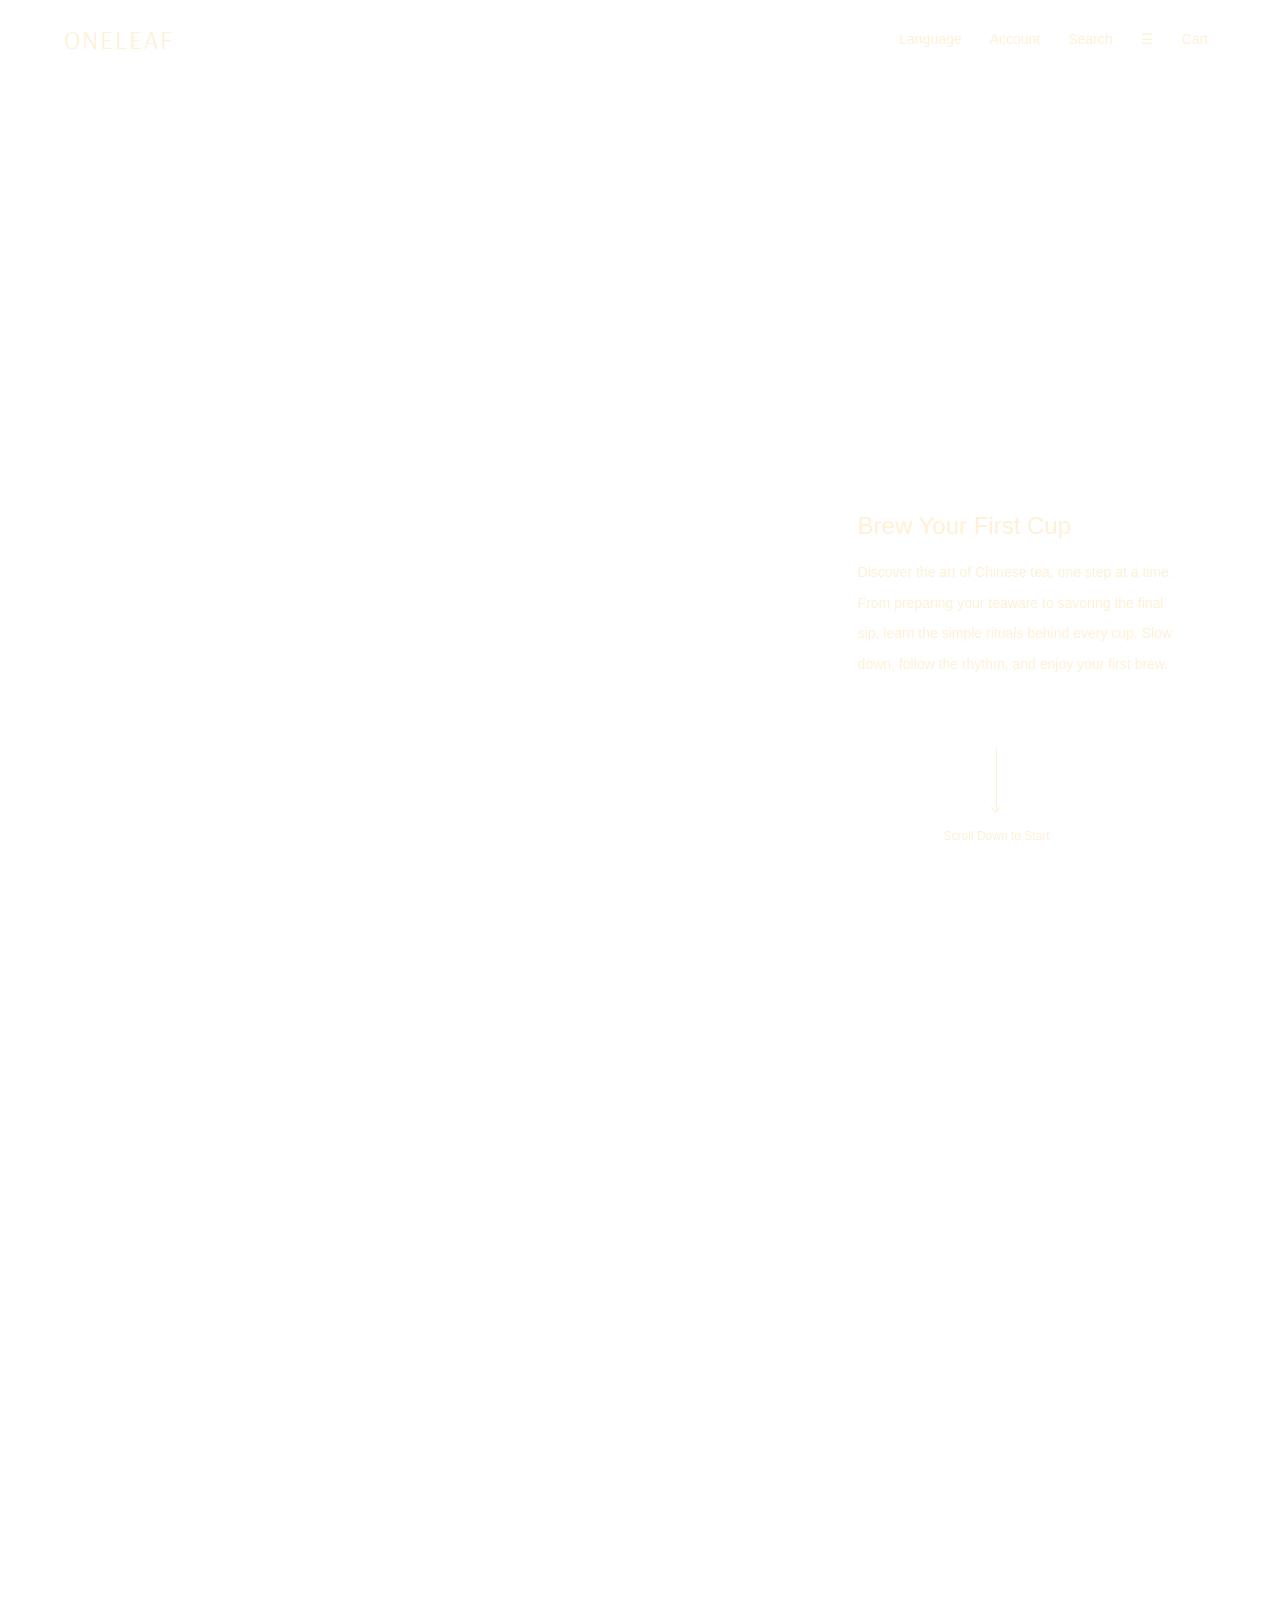
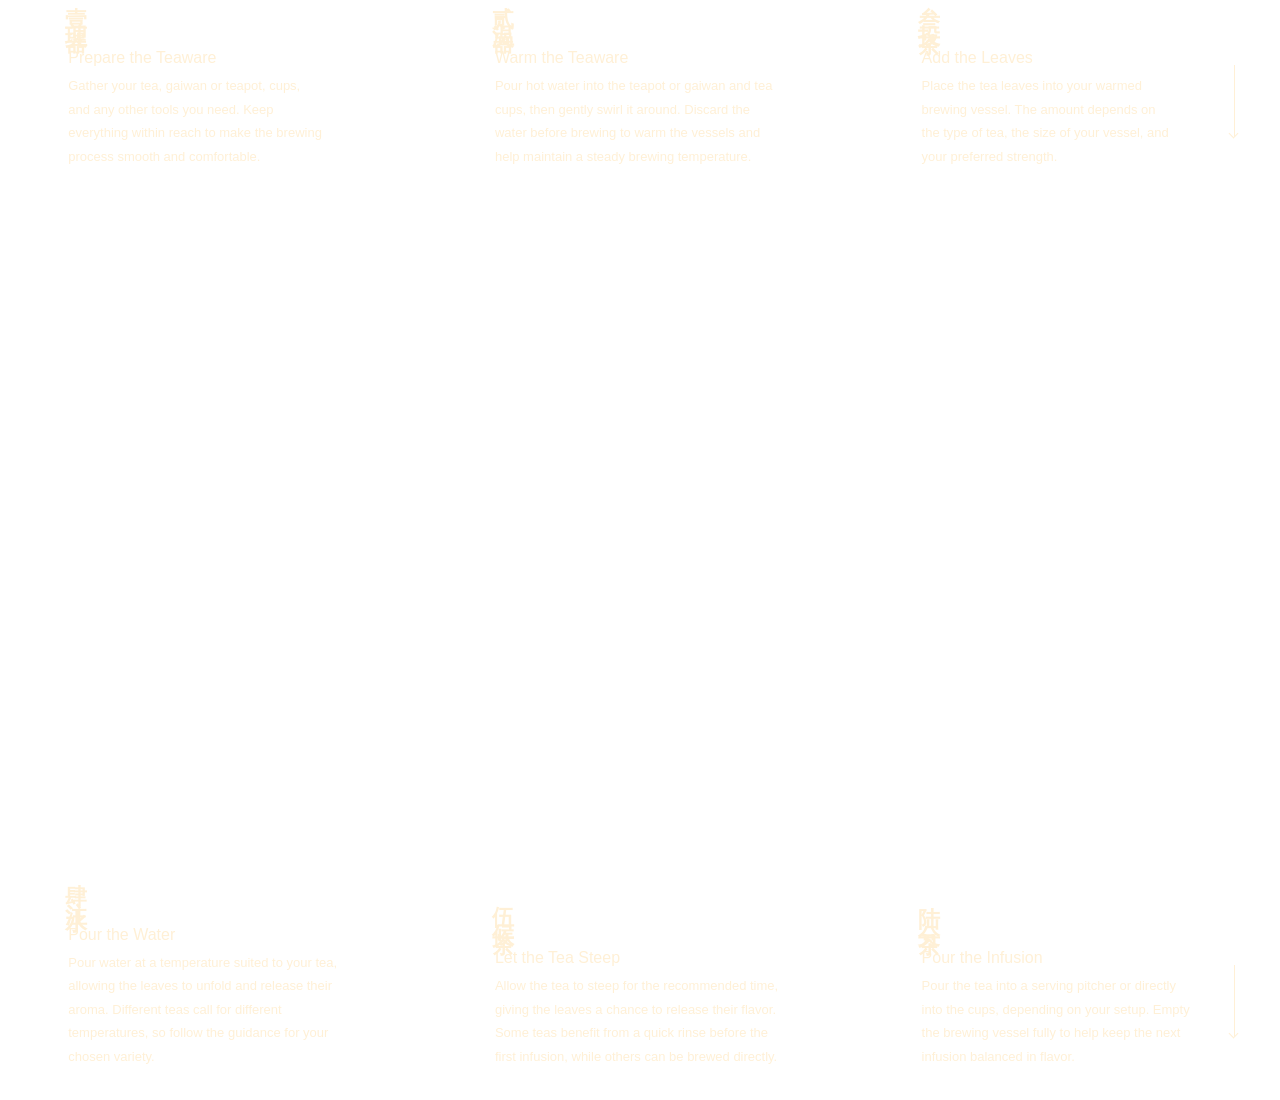
==== brew.html @ 39ab3b87 "Update tea culture website" ====
<!doctype html>
<html lang="en">
  <head>
    <meta charset="UTF-8" />
    <meta name="viewport" content="width=device-width, initial-scale=1.0" />
      <title>Brew Your First Tea</title>
    <link rel="stylesheet" href="style.css">
    <link rel="preconnect" href="https://fonts.googleapis.com">
    <link rel="preconnect" href="https://fonts.gstatic.com" crossorigin>
    <link href="https://fonts.googleapis.com/css2?family=Arsenal+SC&display=swap" rel="stylesheet">
  </head>
  <body>
    <!-- START BELOW -->
    <!-- User Flow: Testimonial quote (reads headline) → CTA button (taps "Discover the Culture") → Feature section  -->
    <!-- HEAD BAR -->
    <header>
      <nav aria-label="Main navigation">
      <!-- LOGO BUTTON-->
      <a class="logo" href="#home">ONELEAF</a>

      <!-- TOOLS -->
      <div class="header-tools">
          <a href="#language">Language</a>
          <a href="#account">Account</a>

      <!-- SEARCH BUTTON-->
      <button type="button" aria-label="Search">
        Search
      </button>

      <!-- HAMBURGER MENU BUTTON -->
      <button
          type="button"
          aria-label="Open menu"
          aria-expanded="false"
        >
          ☰
      </button>

      <!-- SHOPPING CART -->
      <a href="cart.html" aria-label="Shopping cart">
          Cart
      </a>
      </div>
      </nav>
    </header>

    <!-- BREW YOUR FIRST CUP HERO -->
    <main>
      <section class="brew-hero">
        <div class="brew-intro">
        <h1>Brew Your First Cup</h1>

        <p>
          Discover the art of Chinese tea, one step at a time.
          From preparing your teaware to savoring the final sip, 
          learn the simple rituals behind every cup. Slow down, 
          follow the rhythm, and enjoy your first brew.
        </p>
        </div>

        <!-- Scroll Down Indicator -->
        <a class="scroll-link" href="#brewing-steps">
          <span class="scroll-arrow" aria-hidden="true"></span>
          <span class="scroll-text">Scroll Down to Start</span>
        </a>
      </section>

    <!-- BREWING STEPS -->
      <section id="brewing-steps" class="brew-steps">
      <div id="content-container">
    <!-- JavaScript will generate the six steps here -->
      </div>
      </section>
      
    <!-- SECOND PAGE: BREWING STEPS 01–03 -->
      <section class="brew-steps-page" id="brew-steps-1">

      <div id="step-container-1" class="brew-step-container">
      <!-- JavaScript will generate the first three steps here -->
      </div>

    <!-- Scroll to the next group of steps -->
      <a class="next-section-link"
       href="#brew-steps-2"
       aria-label="Scroll to the next three brewing steps">
      <span class="next-section-arrow" aria-hidden="true"></span>
      </a>
      </section>
      
    <!-- SECOND PAGE: BREWING STEPS 04–06 -->
      <section class="brew-steps-page" id="brew-steps-2">
      <div id="step-container-2" class="brew-step-container">

    <!-- JavaScript will generate the last three steps here -->
      </div>
      
    <!-- Scroll to the next section -->
      <a class="next-section-link"
      href="#next-section"
      aria-label="Scroll to the next section">
      <span class="next-section-arrow" aria-hidden="true"></span>
      </a>
      </section>
    </main>
    <script src="script.js"></script>
  </body>
</html>
---- style.css ----
/* === RESET === */
*,
*::before,
*::after {
  margin: 0;
  padding: 0;
  box-sizing: border-box;
}

/* START BELOW */
/* Color palette from the Style Tile */
:root {
  --color-primary: #FFF0D6;
  --color-secondary: #918F37;
  --color-accent: #C74D01;
  --color-gold: #E3A325;
  --color-text: #20161E;

  --space-unit: 8px;
}

/* Basic reset */
* {
  box-sizing: border-box;
}

html {
  scroll-behavior: auto;
}

body {
  margin: 0;
  color: var(--color-text);
  font-family: "Avenir", Arial, sans-serif;
  font-size: 14px;
  line-height: 1.6;
}

/* === HEADBAR === */

header {
  border-bottom: 1px solid var(--color-secondary);
  padding: calc(var(--space-unit) * 2);
}

nav {
  display: flex;
  flex-direction: row;
  align-items: center;
  justify-content: space-between;
  width: 100%;
  padding: 24px 48px;
  box-sizing: border-box;
}

.logo {
  display: inline-block;
  margin-right: calc(var(--space-unit) * 3);
  color: var(--color-primary);
  font-family: "Arsenal SC", sans-serif;
  font-size: 25px;
  font-weight: 400;
  line-height: 1;
  letter-spacing: 2px;
  text-decoration: none;
}

.header-tools {
  display: flex;
  align-items: center;
  justify-content: flex-end;
  gap: 12px;
  margin-left: auto;
}

.header-tools a,
.header-tools button {
  display: inline-flex;
  align-items: center;
  margin: 0;
  padding: var(--space-unit);
  color: var(--color-primary);
  font-family: inherit;
  font-size: 14px;
  text-decoration: none;
}

header nav button {
  border: none;
  background: none;
  padding: 0;
  box-shadow: none;
  font: inherit;
  color: inherit;
  cursor: pointer;
}
header,
header nav {
  border: none;
  border-bottom: none;
  box-shadow: none;
  transform: translateY(-10px);
}

/* Fixed Header */
header {
  position: fixed;
  top: 0;
  left: 0;
  width: 100%;
  z-index: 1000;
  box-sizing: border-box;
}

/* Hero section/Three Columns */
#home {
  display: flex;
  flex-direction: row;
  width: 100%;
  min-height: 100vh;
  padding: 0;
}

/* Each column */
.hero-column {
  flex: 1 1 0;
  min-width: 0;
  min-height: 600px;
  margin: 0;
  padding: 32px 24px;

  display: flex;
  flex-direction: column;
  align-items: center;
  justify-content: center;
  text-align: center;
}

/* Headline font */
.hero-column h1,
.hero-column h2 {
  margin: 0 0 24px;
  font-family: "Zen Old Mincho", "Noto Serif CJK SC", serif;
  font-size: 22px;
  font-weight: 700;
  line-height: 1.6;
}

/* Vertical Chinese headline */
.vertical-headline {
  display: flex;
  flex-direction: row;
  align-items: flex-start;
  color: var(--color-primary);

  writing-mode: horizontal-tb;
  margin: 0 0 24px;
}

.vertical-headline span {
  display: block;
  writing-mode: vertical-rl;
  text-orientation: upright;
  white-space: nowrap;
  letter-spacing: 10px;
}

.vertical-headline span:nth-child(2) {
  margin-top: 100px;
  letter-spacing: 10px;
}

/* Column 1: Move both lines to the right */
.hero-culture .vertical-headline {
  transform: translateX(80px);
}

/* Column 2: Move the headline left and up */
.hero-brew .vertical-headline {
  transform: translate(-80px, -160px);
}

/* Column 3: Move the headline to the left */
.hero-teaset .vertical-headline {
  transform: translateX(-70px);
}

/* CTA */
.hero-column .cta-link {
  display: inline-block;
  position: relative;
  top: 100px;

  margin: 0;
  padding: calc(var(--space-unit) * 2) 0;

  background: none;
  color: var(--color-primary);
  border: none;

  font-family: "Avenir", Arial, sans-serif;
  font-size: 14px;
  text-decoration: underline;
  text-underline-offset: 6px;
}
  

/* BREW YOUR FIRST CUP HERO */
  .brew-hero {
  position: relative;
  min-height: 100vh;
  width: 100%;
  box-sizing: border-box;
  color: var(--color-primary);
}

/* Hero title and description */
  .brew-intro {
  position: absolute;
  width: 25%;
  right: 8%;
  top: 70%;
  transform: translateY(-70%);
  z-index: 2;
}

  .brew-intro h1 {
  margin: 0 0 16px;
  font-family: "Avenir", Arial, sans-serif;
  font-size: 24px;
  font-weight: 500;
  line-height: 1.2;
}

  .brew-intro p {
  margin: 0;
  font-family: "Avenir", Arial, sans-serif;
  font-size: 14px;
  font-weight: 400;
  line-height: 2.2;
}

/* Horizontal arrow across the hero */
  .intro-arrow {
  position: absolute;
  top: 68%;
  left: 0;
  width: 63%;
  height: 5px;
  background-color: var(--color-primary);
}

  .intro-arrow::after {
  content: "";
  position: absolute;
  right: 0;
  top: -4px;
  width: 7px;
  height: px;
  border-top: 1px solid var(--color-primary);
  border-right: 1px solid var(--color-primary);
  transform: rotate(45deg);
}

/* Scroll Down CTA */
  .scroll-link {
  position: absolute;
  right: 18%;
  bottom: 6%;
  display: flex;
  flex-direction: column;
  align-items: center;
  gap: 16px;
  color: var(--color-primary);
  text-decoration: none;
  font-family: "Avenir", Arial, sans-serif;
  font-size: 12px;
}

/* Vertical arrow */
  .scroll-arrow {
  position: relative;
  display: block;
  width: 1px;
  height: 64px;
  background-color: var(--color-primary);
}

  .scroll-arrow::after {
  content: "";
  position: absolute;
  bottom: 0;
  left: -4px;
  width: 7px;
  height: 7px;
  border-right: 1px solid var(--color-primary);
  border-bottom: 1px solid var(--color-primary);
  transform: rotate(45deg);
}

/* Scroll destination */
  #brewing-steps {
  scroll-margin-top: 0;
}

html {
  scroll-behavior: smooth;
}


/* BREWING STEP 01-03 */
.brew-steps-page {
  position: relative;
  width: 100%;
  min-height: 100vh;
  box-sizing: border-box;
  color: var(--color-primary);
}

/* Three-column layout */
.brew-step-container {
  display: grid;
  grid-template-columns: repeat(3, minmax(0, 1fr));
  min-height: 100vh;
}

/* Individual step */
.brew-step {
  position: relative;
  display: flex;
  flex-direction: column;
  justify-content: flex-end;
  align-items: flex-start;
  box-sizing: border-box;
  padding: 32px 16%;
  min-width: 0;
}

/* Vertical Chinese title */
.brew-step .vertical-chinese {
  writing-mode: vertical-rl;
  text-orientation: upright;

  margin: 0 0 24px;
  font-family: "Zen Old Mincho", "Noto Serif CJK SC", serif;
  font-size: 22px;
  font-weight: 700;
  line-height: 1.8;
  letter-spacing: 2px;
  white-space: pre-line;
}

/* Chinese number and title */
.brew-step .vertical-chinese {
  display: flex;
  flex-direction: row;
  align-items: flex-start;
  gap: 16px;
  margin: 0 0 24px;
  font-family: "Zen Old Mincho", "Noto Serif CJK SC", serif;
  font-size: 22px;
  font-weight: 700;
  line-height: 1.8;
  letter-spacing: 2px;
  transform: translateX(-12px);
}

/* Vertical number */
.brew-step .chinese-number {
  writing-mode: vertical-rl;
  text-orientation: upright;
  line-height: 1.8;
}

/* Vertical Chinese title */
.brew-step .chinese-title {
  writing-mode: vertical-rl;
  text-orientation: upright;
  line-height: 1.8;
  letter-spacing: 8px;
}

/* English step title */
.brew-step h3 {
  margin: 0 0 5px;
  font-family: "Avenir", Arial, sans-serif;
  font-size: 16px;
  font-weight: 500;
  line-height: 1.4;
}

/* Step description */
.brew-step p {
  max-width: 280px;
  margin: 0;
  font-family: "Avenir", Arial, sans-serif;
  font-size: 13px;
  line-height: 1.8;
}

/* First group: Steps 01–03 */
.brew-step:nth-child(1) p {
  max-width: 255px;
}

.brew-step:nth-child(3) p {
  max-width: 250px;
}

/* Second group: Steps 04–06 */
#step-container-2 .brew-step:nth-child(1) p {
  max-width: 310px;
}

#step-container-2 .brew-step:nth-child(2) p {
  max-width: 300px;
}

#step-container-2 .brew-step:nth-child(3) p {
  max-width: 270px;
}


/* Arrow on the far right */
.next-section-link {
  position: absolute;
  right: 3.5%;
  bottom: 7%;
  display: block;
  width: 1px;
  height: 72px;
  background-color: var(--color-primary);
  color: var(--color-primary);
  text-decoration: none;
}

.next-section-arrow {
  position: absolute;
  bottom: 0;
  left: -4px;
  width: 7px;
  height: 7px;
  border-right: 1px solid currentColor;
  border-bottom: 1px solid currentColor;
  transform: rotate(45deg);
}
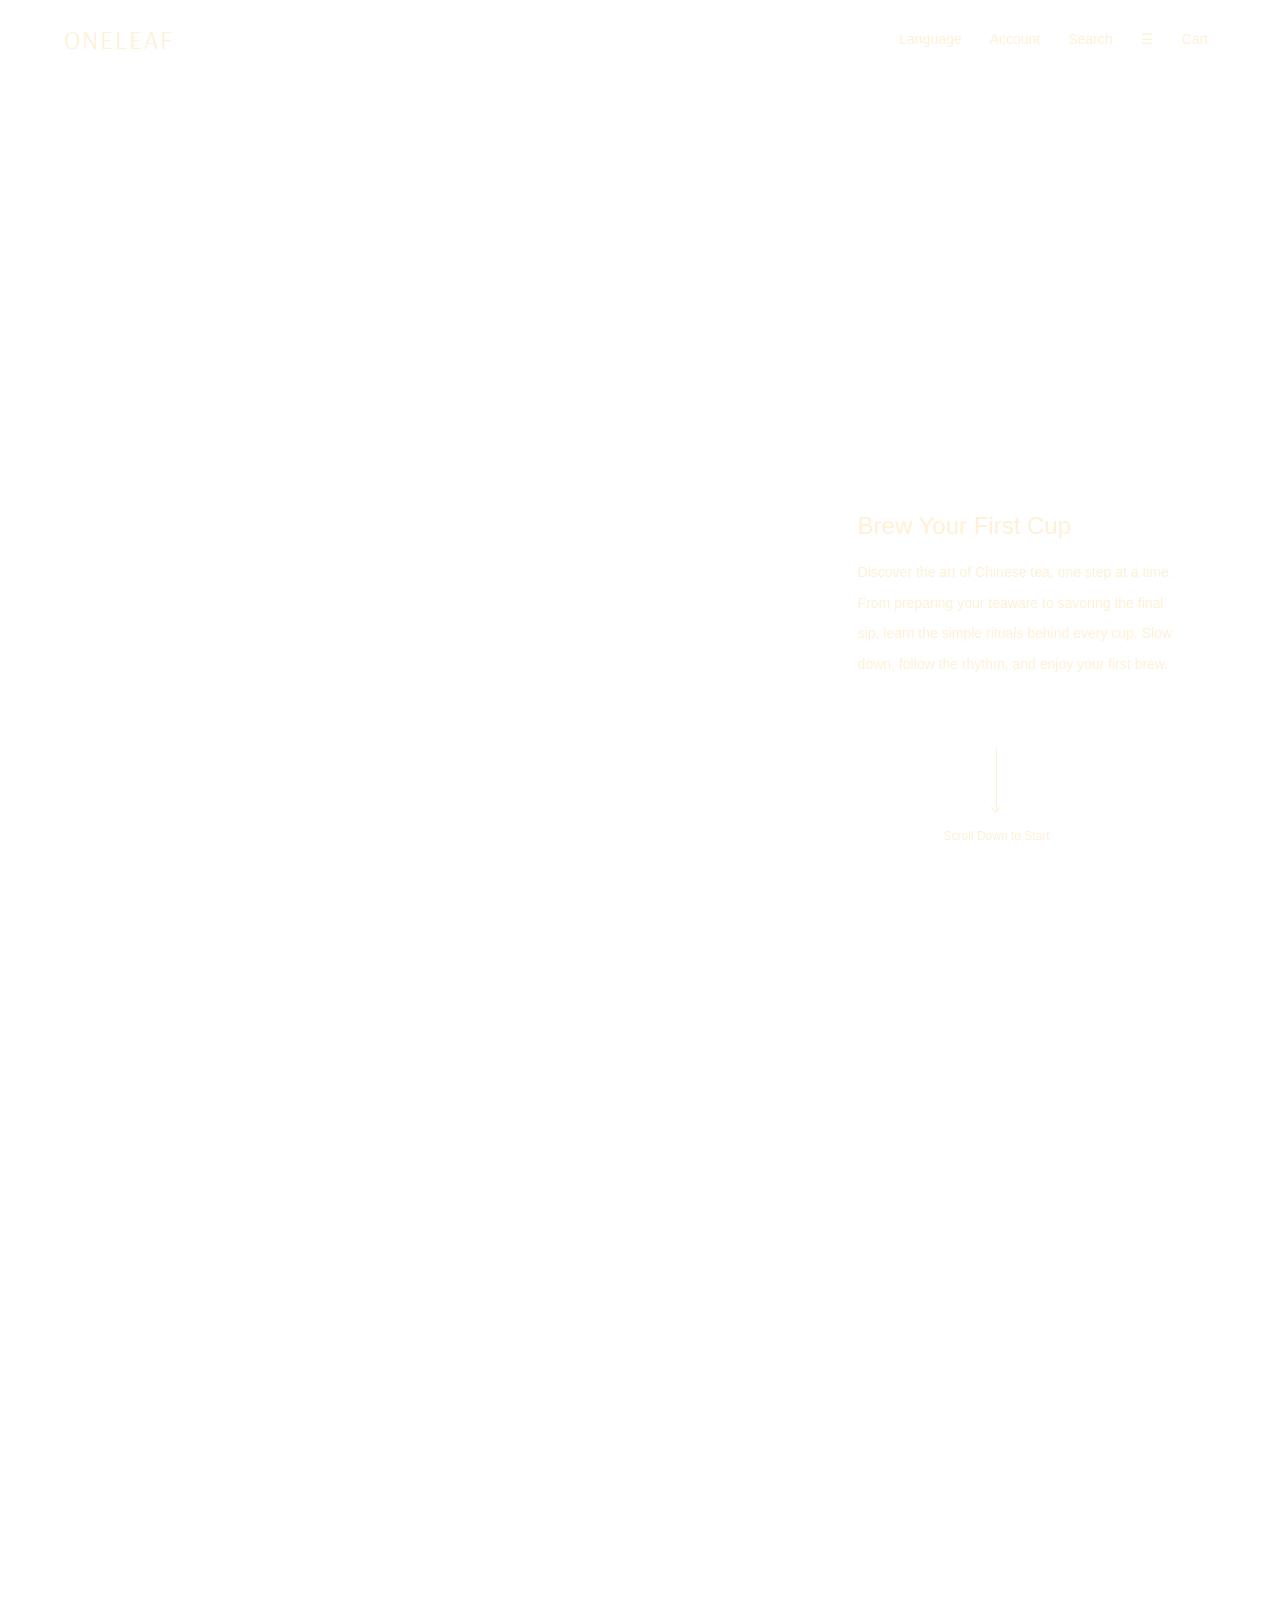
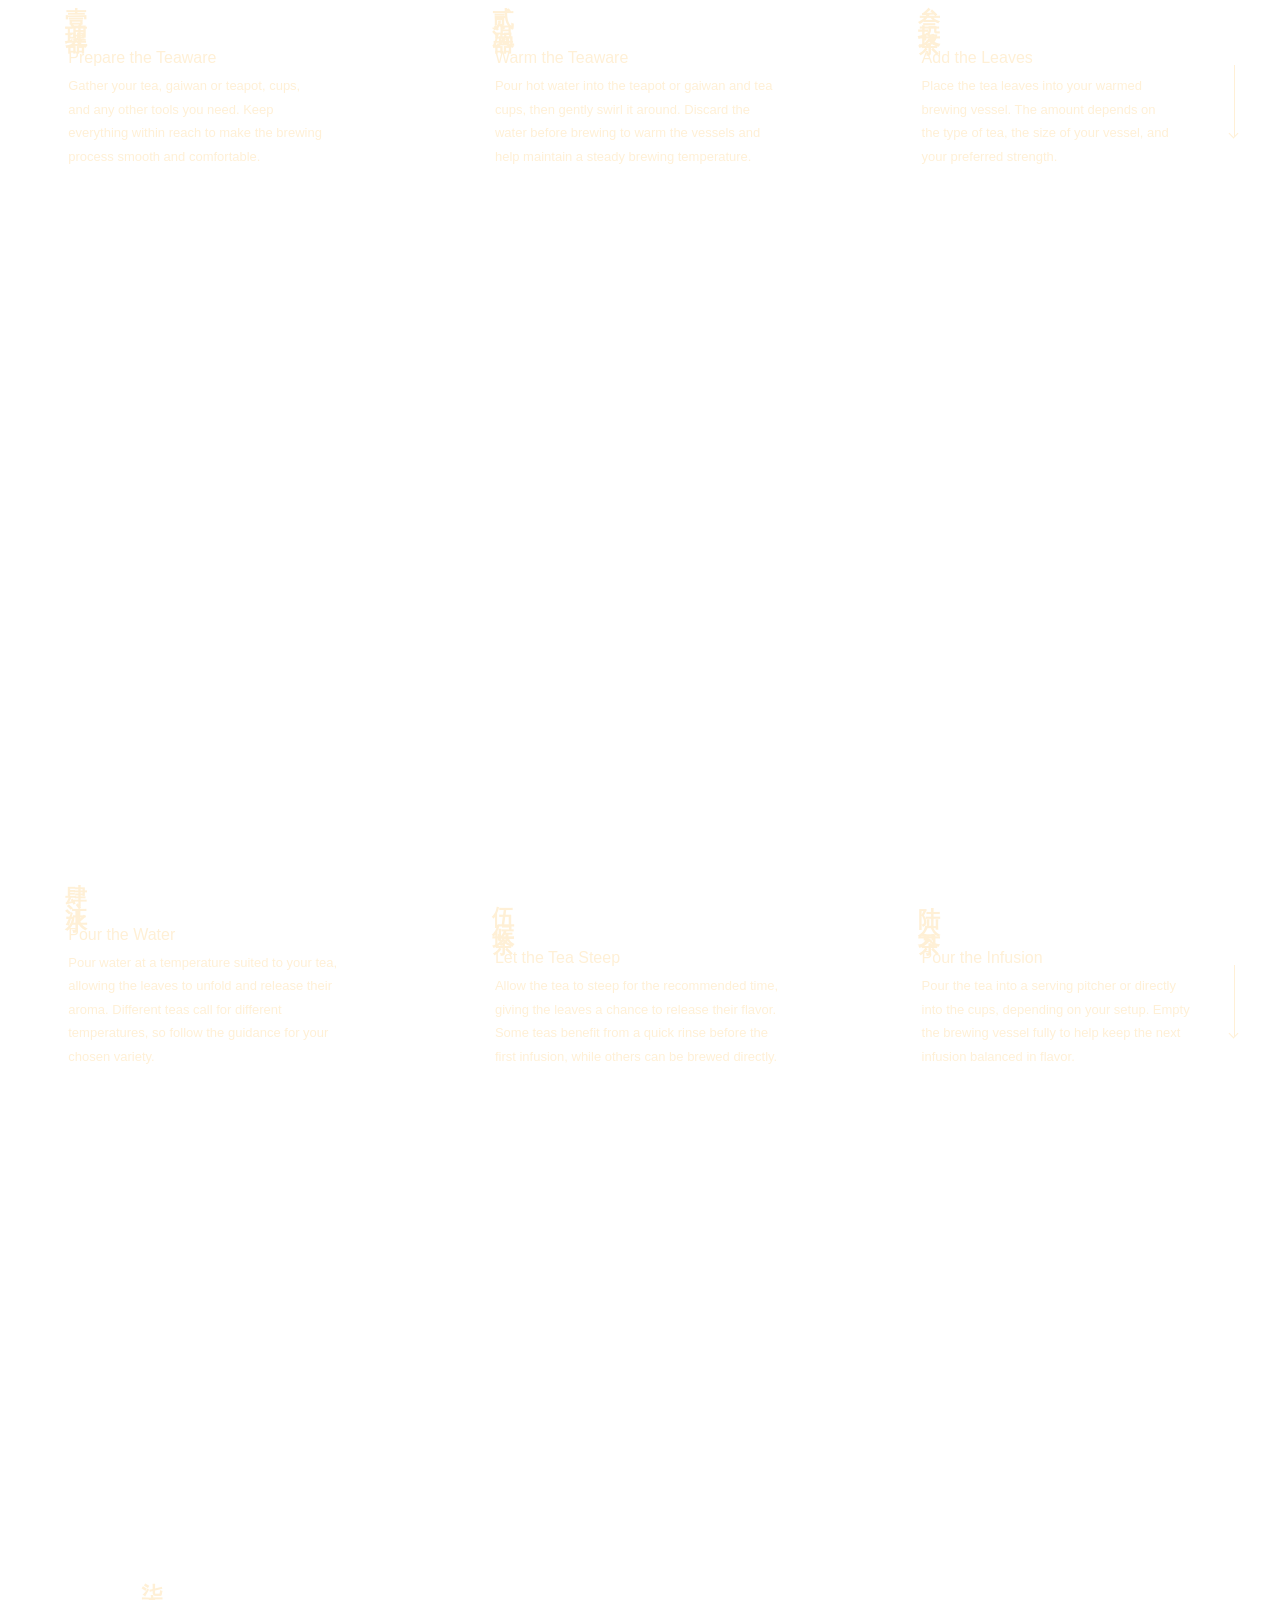
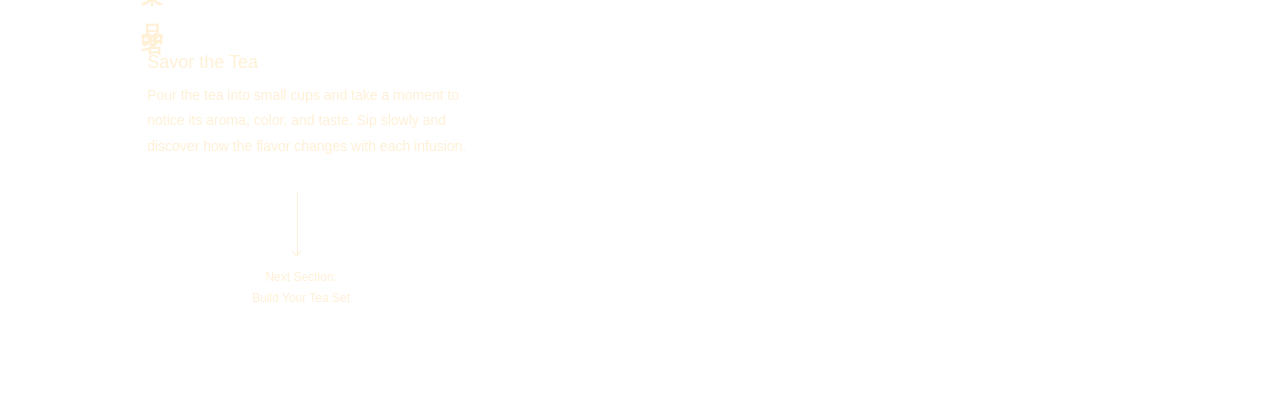
==== commit 22a25b97: "Update tea culture website" ====
--- a/brew.html
+++ b/brew.html
@@ -13,37 +13,37 @@
     <!-- START BELOW -->
     <!-- User Flow: Testimonial quote (reads headline) → CTA button (taps "Discover the Culture") → Feature section  -->
     <!-- HEAD BAR -->
-    <header>
-      <nav aria-label="Main navigation">
-      <!-- LOGO BUTTON-->
-      <a class="logo" href="#home">ONELEAF</a>
+  <header>
+    <nav aria-label="Main navigation">
 
-      <!-- TOOLS -->
+    <!-- LOGO -->
+    <a class="logo" href="#home">ONELEAF</a>
+
+    <!-- TOOLS -->
       <div class="header-tools">
-          <a href="#language">Language</a>
-          <a href="#account">Account</a>
+        <span>Language</span>
+        <span>Account</span>
 
-      <!-- SEARCH BUTTON-->
+      <!-- SEARCH BUTTON -->
       <button type="button" aria-label="Search">
         Search
       </button>
 
       <!-- HAMBURGER MENU BUTTON -->
       <button
-          type="button"
-          aria-label="Open menu"
-          aria-expanded="false"
-        >
-          ☰
+        type="button"
+        aria-label="Open menu"
+        aria-expanded="false"
+      >
+        ☰
       </button>
 
       <!-- SHOPPING CART -->
-      <a href="cart.html" aria-label="Shopping cart">
-          Cart
-      </a>
+      <span aria-label="Shopping cart">Cart</span>
       </div>
-      </nav>
-    </header>
+
+    </nav>
+  </header>
 
     <!-- BREW YOUR FIRST CUP HERO -->
     <main>
@@ -64,13 +64,6 @@
           <span class="scroll-arrow" aria-hidden="true"></span>
           <span class="scroll-text">Scroll Down to Start</span>
         </a>
-      </section>
-
-    <!-- BREWING STEPS -->
-      <section id="brewing-steps" class="brew-steps">
-      <div id="content-container">
-    <!-- JavaScript will generate the six steps here -->
-      </div>
       </section>
       
     <!-- SECOND PAGE: BREWING STEPS 01–03 -->
@@ -102,6 +95,39 @@
       <span class="next-section-arrow" aria-hidden="true"></span>
       </a>
       </section>
+    
+      <!-- FINAL STEP -->
+      <div class="brew-ending" id="next-section">
+
+      <!-- Closing Content -->
+      <div class="brew-ending-content">
+
+      <!-- Vertical Chinese Headline -->
+      <h2 class="ending-chinese">
+        <span>柒</span>
+        <span>品茗</span>
+      </h2>
+
+      <!-- English Title -->
+      <h3>Savor the Tea</h3>
+
+      <!-- Description -->
+      <p>
+        Pour the tea into small cups and take a moment to
+        notice its aroma, color, and taste. Sip slowly and
+        discover how the flavor changes with each infusion.
+      </p>
+
+     <!-- Next Section Indicator -->
+      <div class="ending-next">
+      <div class="ending-next-arrow" aria-hidden="true"></div>
+      <p>
+         Next Section:<br>
+         Build Your Tea Set
+      </p>
+      </div>
+      </div>
+      </section>
     </main>
     <script src="script.js"></script>
   </body>
--- a/style.css
+++ b/style.css
@@ -74,6 +74,7 @@
 }
 
 .header-tools a,
+.header-tools span,
 .header-tools button {
   display: inline-flex;
   align-items: center;
@@ -82,6 +83,8 @@
   color: var(--color-primary);
   font-family: inherit;
   font-size: 14px;
+  font-weight: 400;
+  line-height: inherit;
   text-decoration: none;
 }
 
@@ -112,13 +115,14 @@
   box-sizing: border-box;
 }
 
-/* Hero section/Three Columns */
+/* Hero section/Three Columns/ Grid System */
 #home {
-  display: flex;
-  flex-direction: row;
+  display: grid;
+  grid-template-columns: repeat(3, 1fr);
   width: 100%;
   min-height: 100vh;
   padding: 0;
+  transform: translateY(80px);
 }
 
 /* Each column */
@@ -445,4 +449,121 @@
   transform: rotate(45deg);
 }
 
-
+/* FINAL SECTION: Savor the Tea */
+
+.brew-ending {
+  position: relative;
+  width: 100%;
+  min-height: 100vh;
+  box-sizing: border-box;
+  color: var(--color-primary);
+}
+
+/* Keep the section background and viewport in place */
+.brew-ending-stage {
+  position: sticky;
+  top: 0;
+  width: 100%;
+  height: 100vh;
+  overflow: hidden;
+}
+
+/* Closing content */
+.brew-ending-content {
+  position: absolute;
+  left: 11.5%;
+  bottom: 10%;
+  width: 360px;
+  max-width: 40%;
+}
+
+/* Vertical Chinese headline */
+.ending-chinese {
+  writing-mode: vertical-rl;
+  text-orientation: upright;
+  white-space: nowrap;
+
+  margin: 0 0 28px;
+
+  font-family: "Zen Old Mincho", "Noto Serif CJK SC", serif;
+  font-size: 22px;
+  font-weight: 700;
+  line-height: 1.6;
+  letter-spacing: 8px;
+  color: inherit;
+  transform: translateX(-12px)
+}
+
+/* English title */
+.brew-ending-content h3 {
+  margin: 0 0 8px;
+  font-family: "Avenir", Arial, sans-serif;
+  font-size: 18px;
+  font-weight: 500;
+  line-height: 1.4;
+}
+
+/* Description */
+.brew-ending-content p {
+  max-width: 340px;
+  margin: 0;
+  font-family: "Avenir", Arial, sans-serif;
+  font-size: 14px;
+  line-height: 1.8;
+}
+
+/* Next Section Indicator */
+.ending-next {
+  display: flex;
+  flex-direction: column;
+  align-items: flex-start;
+  gap: 12px;
+  margin-top: 32px;
+  color: inherit;
+  text-align: left;
+}
+
+/* Vertical Down Arrow */
+.ending-next-arrow {
+  position: relative;
+  width: 1px;
+  height: 48px;
+  display: block;
+  height: 64px;
+  background-color: var(--color-primary);
+  transform: translateX(150px)
+}
+
+.ending-next-arrow::after {
+  content: "";
+  position: absolute;
+  bottom: 0;
+  left: -4px;
+
+  width: 7px;
+  height: 7px;
+
+  border-right: 1px solid currentColor;
+  border-bottom: 1px solid currentColor;
+
+  transform: rotate(45deg);
+}
+
+/* Next Section Text */
+.ending-next p {
+  margin: 0;
+  text-align: center;
+  font-family: "Avenir", Arial, sans-serif;
+  font-size: 12px;
+  line-height: 1.8;
+  transform: translateX(105px)
+}
+
+/* Responsive Layout: Mobile */
+@media screen and (max-width: 768px) {
+
+  .brew-step-container {
+    grid-template-columns: 1fr;
+  }
+
+}
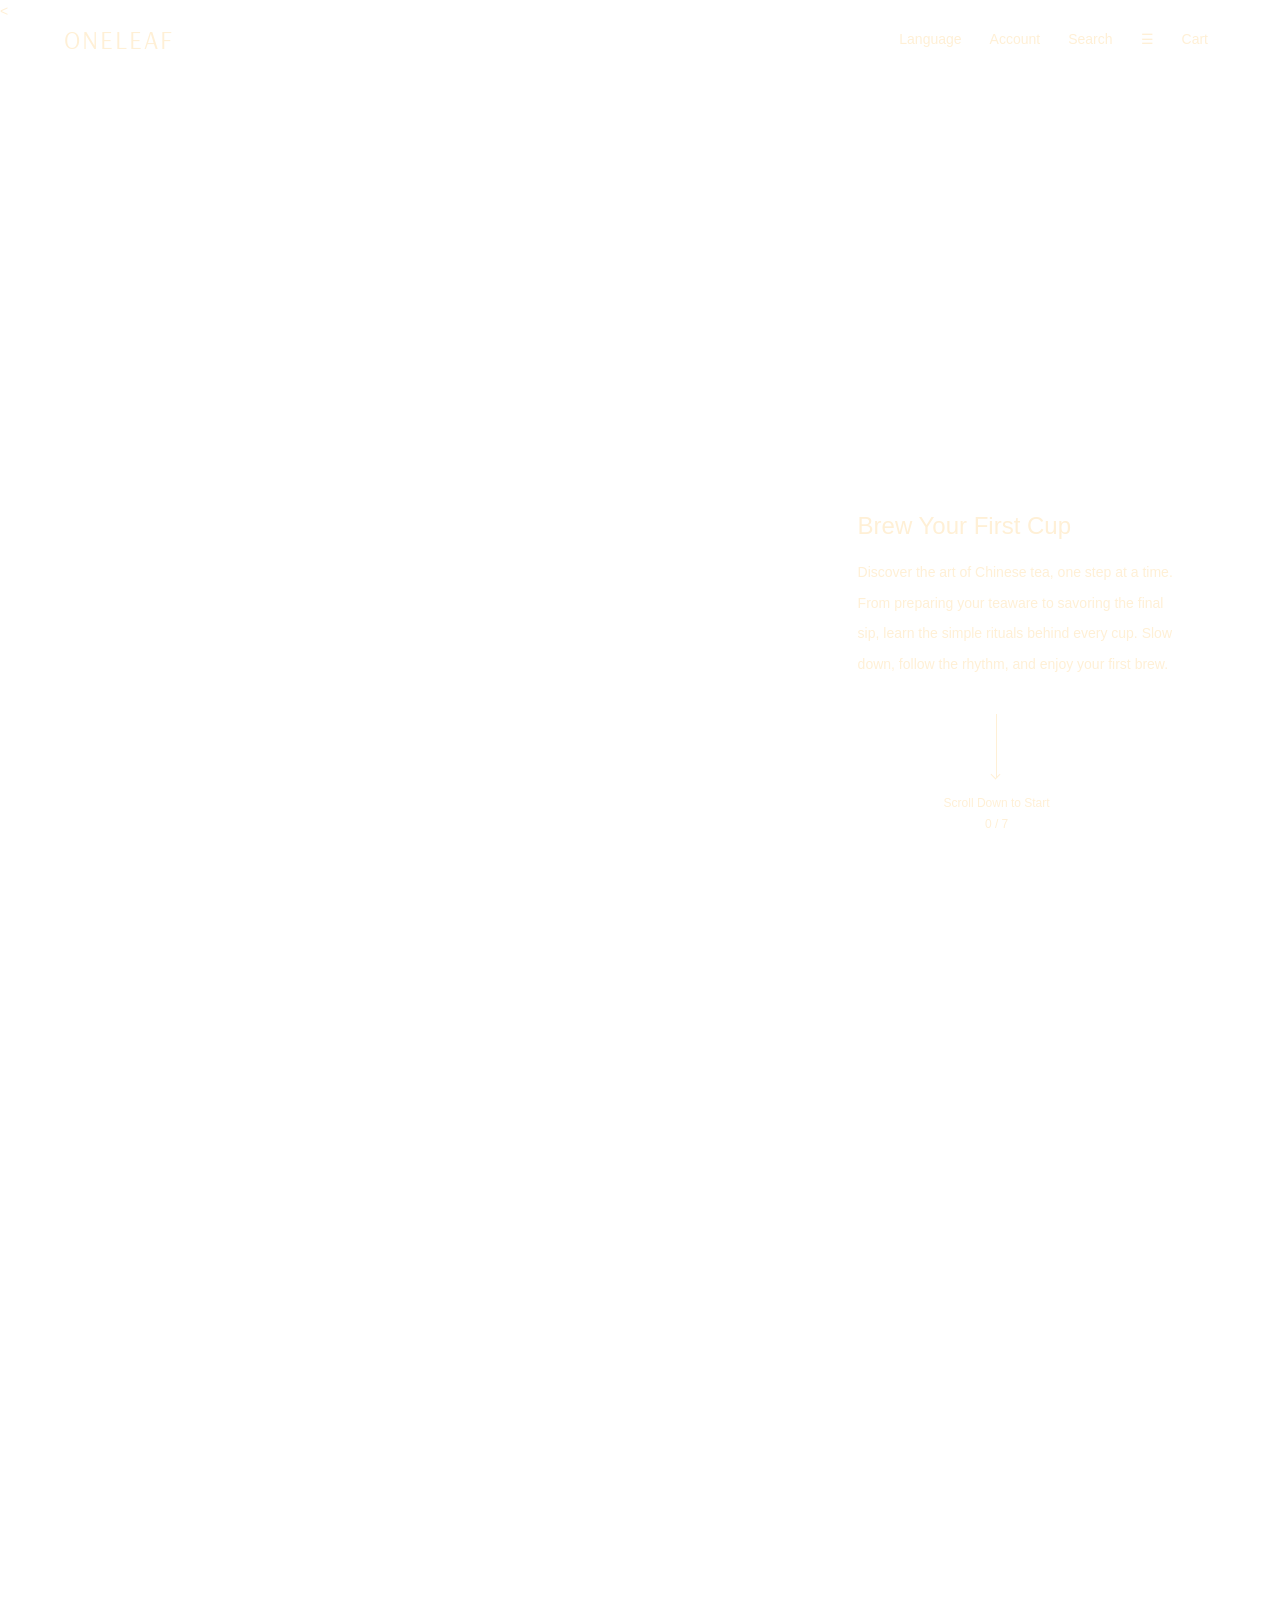
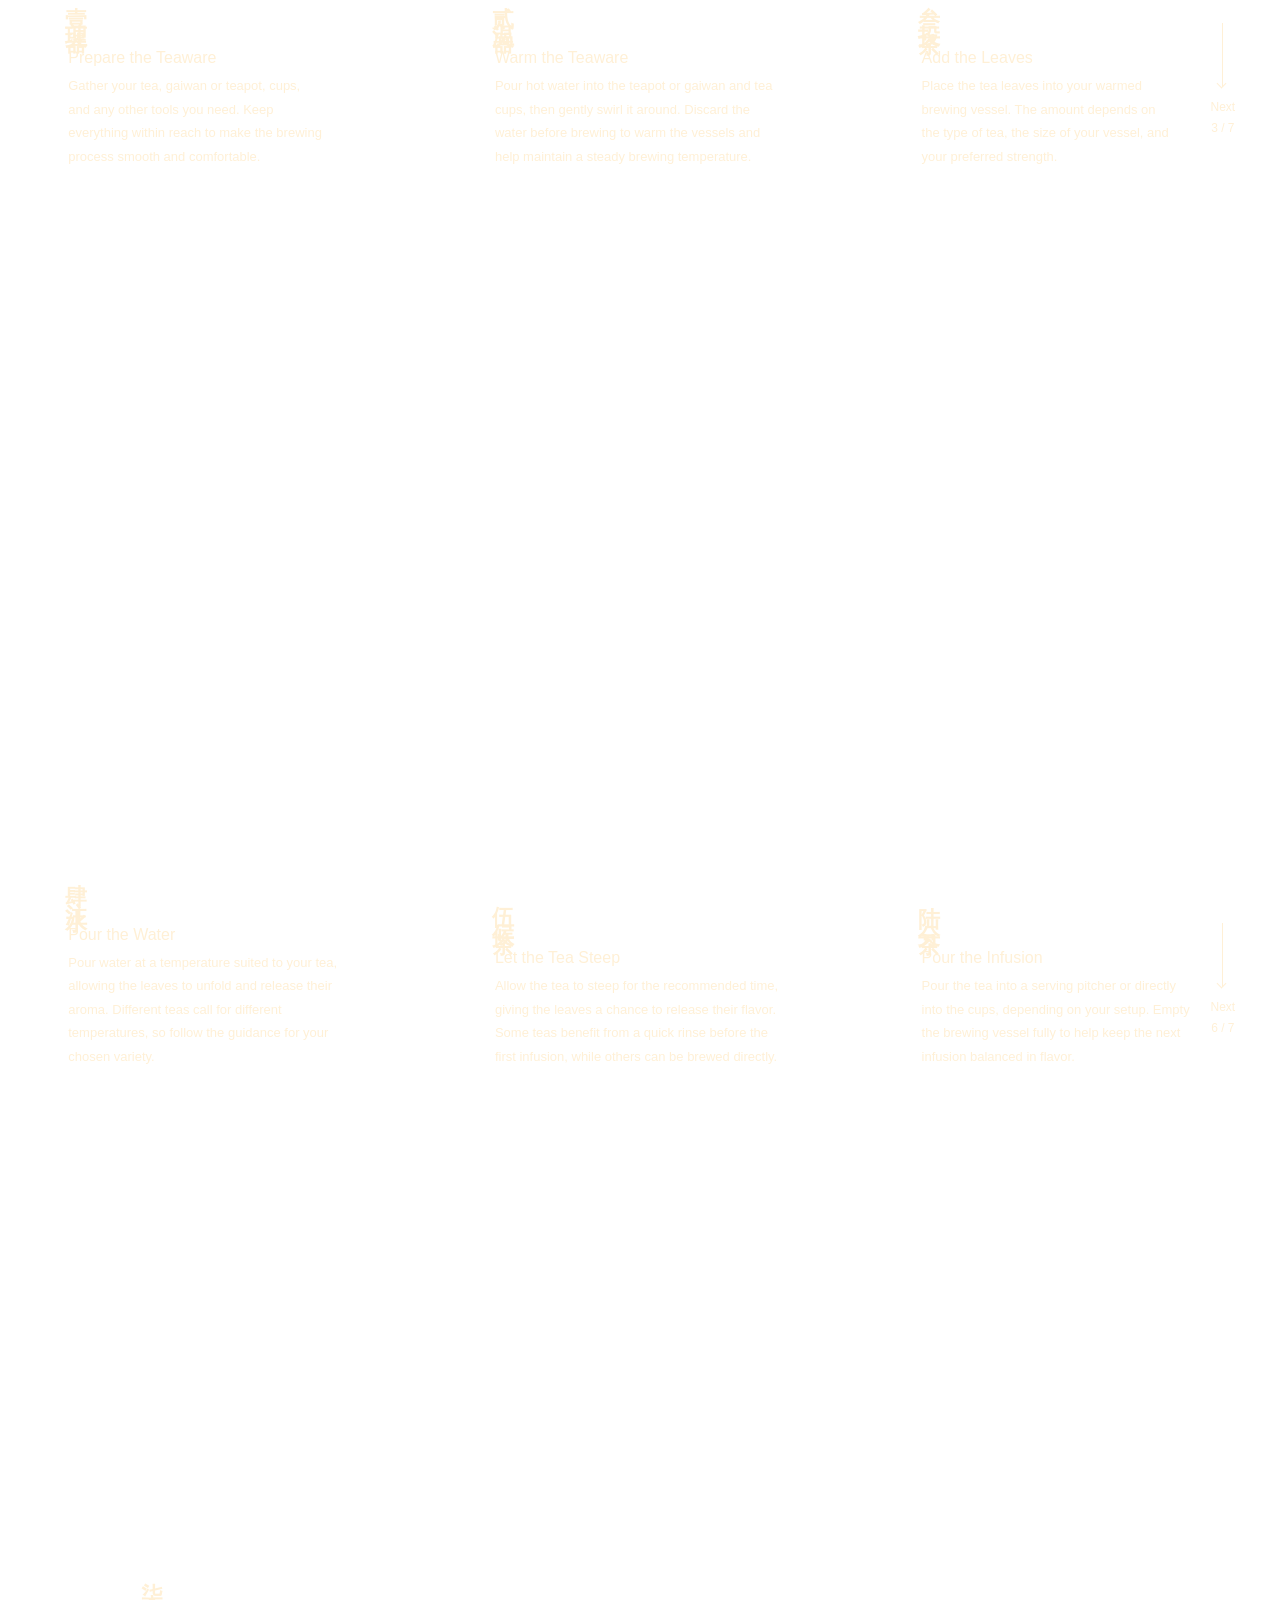
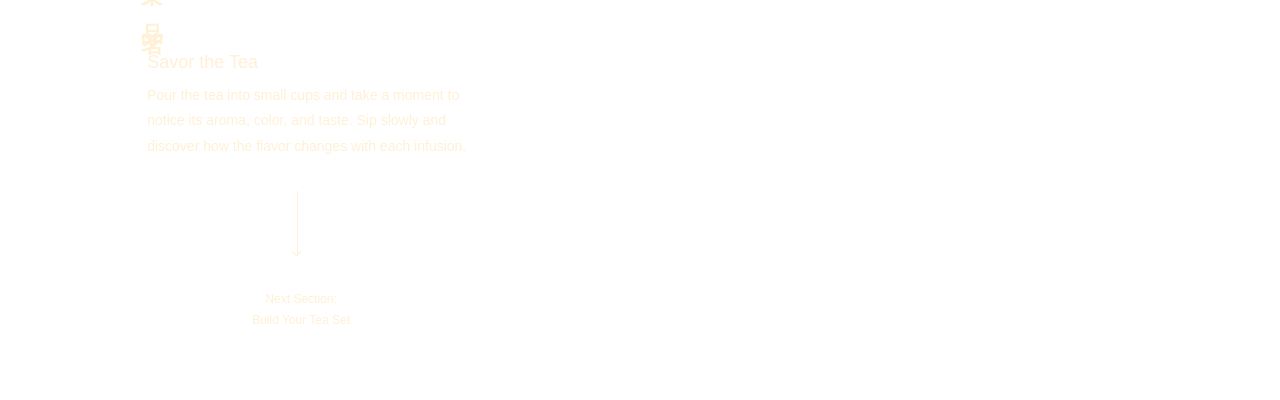
==== commit 155501c9: "Add progress count to checklist Implement progress tracking Adjust brewing page layout Fix navigatio" ====
--- a/brew.html
+++ b/brew.html
@@ -60,47 +60,70 @@
         </div>
 
         <!-- Scroll Down Indicator -->
-        <a class="scroll-link" href="#brewing-steps">
-          <span class="scroll-arrow" aria-hidden="true"></span>
-          <span class="scroll-text">Scroll Down to Start</span>
+        <<a class="scroll-link" href="#brew-steps-1" id="start-brewing">
+           <span class="scroll-arrow" aria-hidden="true"></span>
+           <span class="scroll-text">Scroll Down to Start</span>
+           <span class="progress-count" id="progress-1">
+            0 / 7
+          </span>
         </a>
       </section>
       
     <!-- SECOND PAGE: BREWING STEPS 01–03 -->
       <section class="brew-steps-page" id="brew-steps-1">
 
-      <div id="step-container-1" class="brew-step-container">
-      <!-- JavaScript will generate the first three steps here -->
-      </div>
+    <!-- JavaScript will generate steps 01-03 here -->
+      <div id="step-container-1" class="brew-step-container"></div>
 
-    <!-- Scroll to the next group of steps -->
+      <!-- Scroll to the next group of steps -->
       <a class="next-section-link"
        href="#brew-steps-2"
+       id="next-group-1"
        aria-label="Scroll to the next three brewing steps">
       <span class="next-section-arrow" aria-hidden="true"></span>
+      <span class="next-progress">
+      <span class="next-label">Next</span>
+      <span class="progress-count" id="progress-2">3 / 7</span>
+      </span>
+      
       </a>
       </section>
       
     <!-- SECOND PAGE: BREWING STEPS 04–06 -->
       <section class="brew-steps-page" id="brew-steps-2">
-      <div id="step-container-2" class="brew-step-container">
 
     <!-- JavaScript will generate the last three steps here -->
-      </div>
+      <div id="step-container-2" class="brew-step-container"></div>
       
     <!-- Scroll to the next section -->
       <a class="next-section-link"
-      href="#next-section"
-      aria-label="Scroll to the next section">
-      <span class="next-section-arrow" aria-hidden="true"></span>
+        href="#next-section"
+        id="next-group-2"
+        aria-label="Continue to the final brewing step">
+
+        <span class="next-section-arrow" aria-hidden="true"></span>
+        <span class="next-progress">
+        <span class="next-label">Next</span>
+        <span class="progress-count" id="progress-3">6 / 7</span>
+        </span>
       </a>
       </section>
-    
-      <!-- FINAL STEP -->
-      <div class="brew-ending" id="next-section">
+       
+
+      <!-- LAST PAGE: BREWING STEP 07-->
+      <section class="brew-ending" id="next-section">
 
       <!-- Closing Content -->
       <div class="brew-ending-content">
+
+     
+      <!-- Completion Message -->
+      <div class="ending-completion" id="ending-completion" hidden>
+      <h2 class="ending-message" id="ending-message">
+         Enjoy Your Tea!
+      </h2>
+      <p class="progress-count" id="progress-4">7 / 7</p>
+    </div>
 
       <!-- Vertical Chinese Headline -->
       <h2 class="ending-chinese">
@@ -126,9 +149,11 @@
          Build Your Tea Set
       </p>
       </div>
+
       </div>
       </section>
+      
     </main>
     <script src="script.js"></script>
   </body>
-</html>+</html>
--- a/style.css
+++ b/style.css
@@ -24,10 +24,6 @@
   box-sizing: border-box;
 }
 
-html {
-  scroll-behavior: auto;
-}
-
 body {
   margin: 0;
   color: var(--color-text);
@@ -279,6 +275,20 @@
   text-decoration: none;
   font-family: "Avenir", Arial, sans-serif;
   font-size: 12px;
+}
+
+/* Initial Progress */
+.progress-count {
+  display: block;
+  font-family: "Avenir", Arial, sans-serif;
+  font-size: 12px;
+  line-height: 1.4;
+  color: inherit;
+}
+
+/* Move only the  0 / 7 of the first page upward */
+#progress-1 {
+  transform: translateY(-13px);
 }
 
 /* Vertical arrow */
@@ -425,31 +435,69 @@
 }
 
 
-/* Arrow on the far right */
+/* Arrow and Progress on the far right */
 .next-section-link {
   position: absolute;
   right: 3.5%;
   bottom: 7%;
+
+  display: flex;
+  flex-direction: column;
+  align-items: center;
+  gap: 12px;
+
+  width: auto;
+  height: auto;
+
+  color: var(--color-primary);
+  text-decoration: none;
+}
+
+/* Vertical Arrow Line */
+.next-section-arrow {
+  position: relative;
   display: block;
+
   width: 1px;
-  height: 72px;
+  height: 64px;
+
   background-color: var(--color-primary);
-  color: var(--color-primary);
-  text-decoration: none;
-}
-
-.next-section-arrow {
+}
+
+/* Arrow Head */
+.next-section-arrow::after {
+  content: "";
   position: absolute;
   bottom: 0;
   left: -4px;
+
   width: 7px;
   height: 7px;
+
   border-right: 1px solid currentColor;
   border-bottom: 1px solid currentColor;
+
   transform: rotate(45deg);
 }
 
-/* FINAL SECTION: Savor the Tea */
+/* Next and Progress Text */
+.next-progress {
+  display: flex;
+  flex-direction: column;
+  align-items: center;
+  gap: 4px;
+
+  font-family: "Avenir", Arial, sans-serif;
+  font-size: 12px;
+  line-height: 1.4;
+  text-align: center;
+}
+
+.next-label {
+  display: block;
+}
+
+/* FINAL STEP: Savor the Tea */
 
 .brew-ending {
   position: relative;
@@ -477,6 +525,53 @@
   max-width: 40%;
 }
 
+/* Completion Message */
+.ending-message {
+  margin: 0 0 24px;
+
+  font-family: "Avenir", Arial, sans-serif;
+  font-size: 12px;
+  font-weight: 400;
+  line-height: 1.4;
+
+  color: var(--color-primary);
+}
+
+/* Completion Message and Progress */
+.ending-completion {
+  display: flex;
+  flex-direction: column;
+  align-items: flex-start;
+  gap: 8px;
+  text-align: center;
+  transform: translate(110px, 412px);
+}
+
+.ending-completion .ending-message {
+  position: relative;
+  top: 0px; 
+  left: 20px;
+  margin: 0;
+  text-align: center;
+}
+
+.ending-completion .progress-count {
+  position: relative;
+  top: -25px;
+  left: -15px;
+  margin: 0;
+  font-size: 12px;
+  line-height: 1.4;
+  max-width: none;
+  text-align: center;
+}
+
+
+/* Keep the completion message hidden until all steps are completed */
+.ending-completion[hidden] {
+  display: none;
+}
+
 /* Vertical Chinese headline */
 .ending-chinese {
   writing-mode: vertical-rl;
@@ -556,7 +651,7 @@
   font-family: "Avenir", Arial, sans-serif;
   font-size: 12px;
   line-height: 1.8;
-  transform: translateX(105px)
+  transform: translate(105px, 22px)
 }
 
 /* Responsive Layout: Mobile */
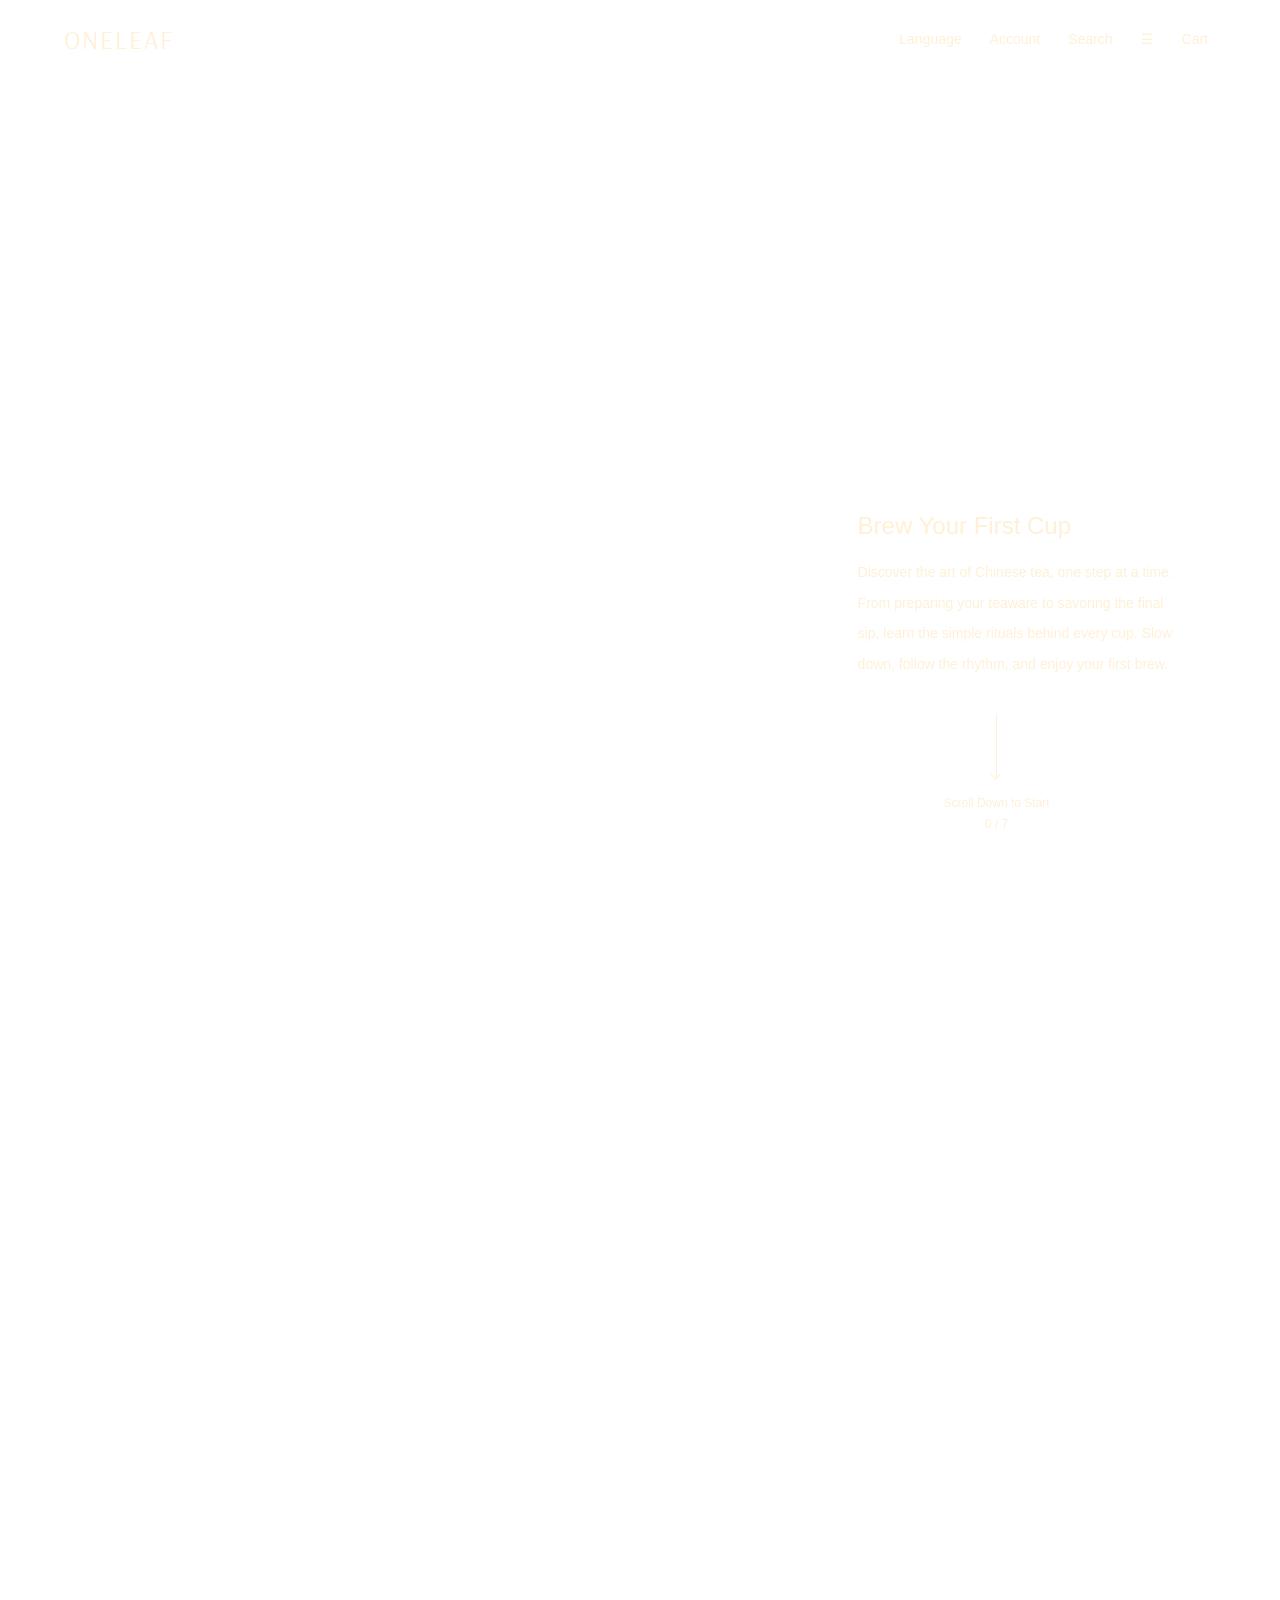
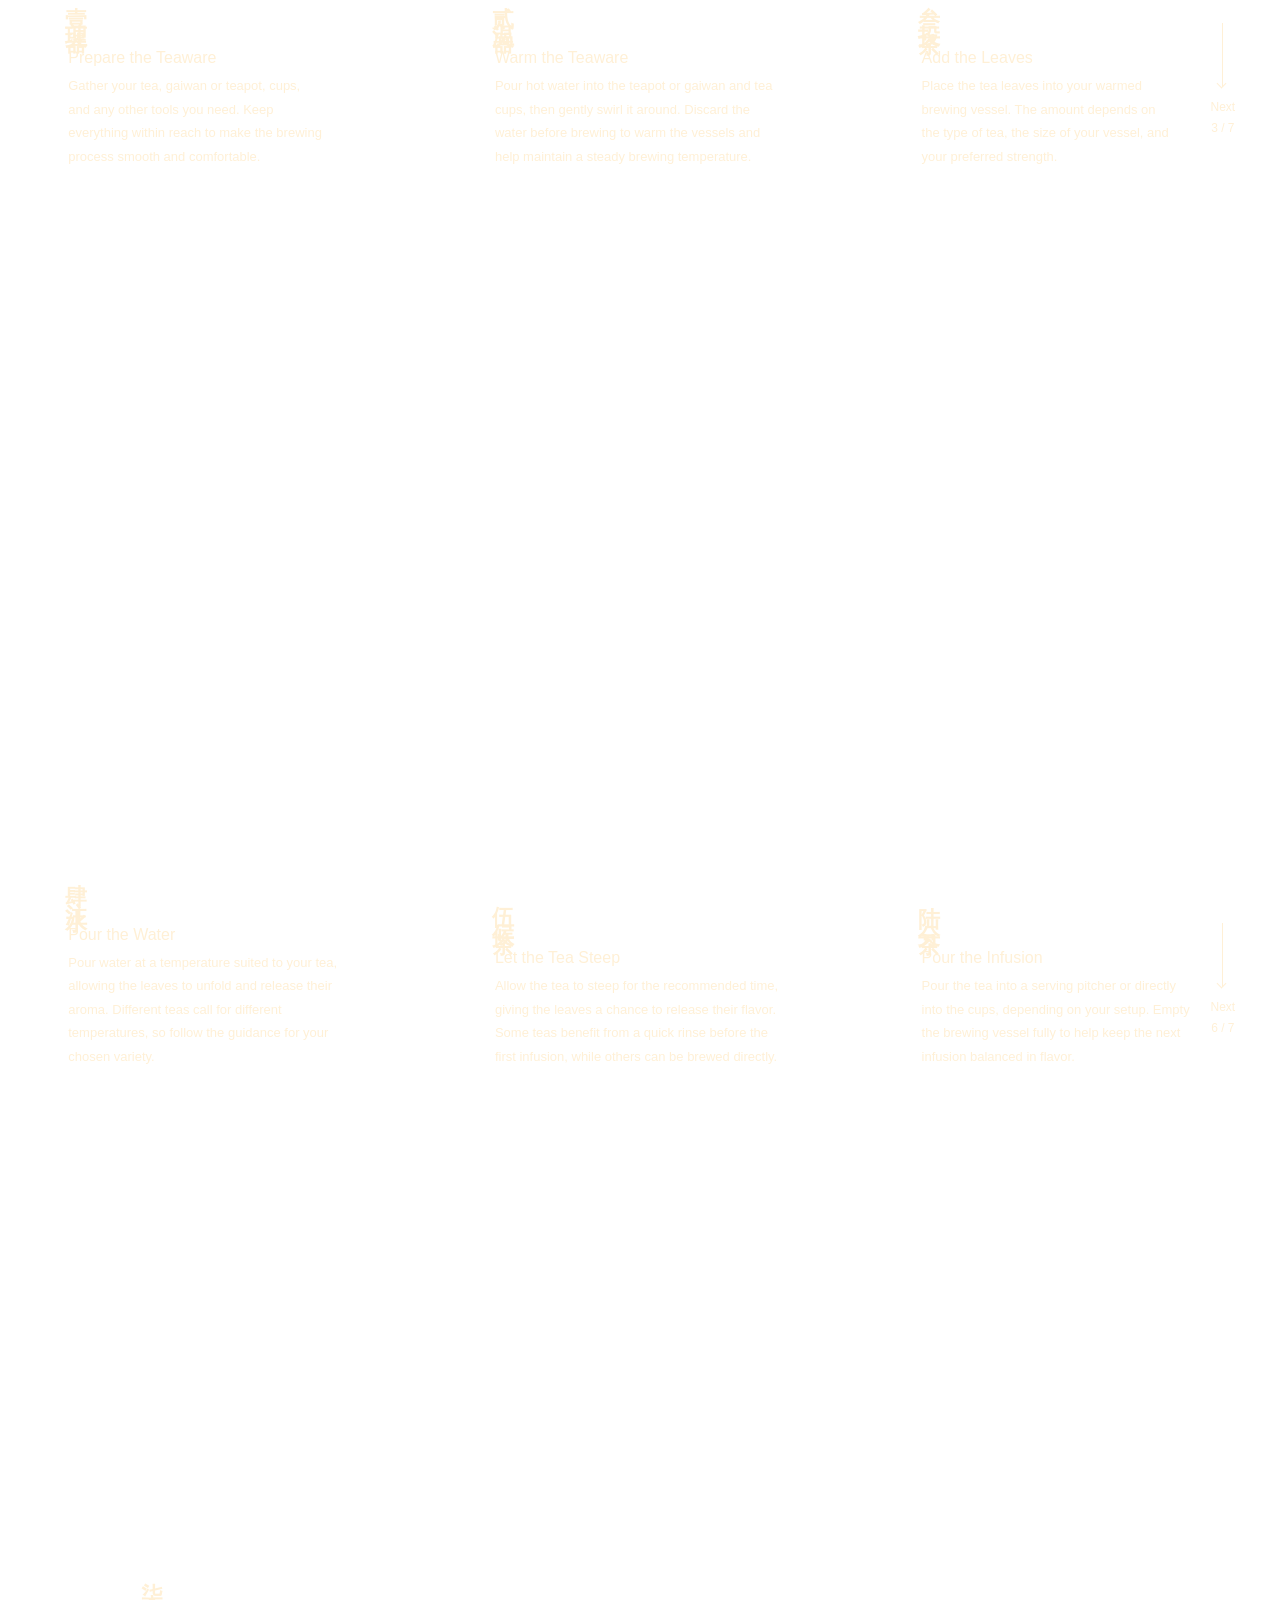
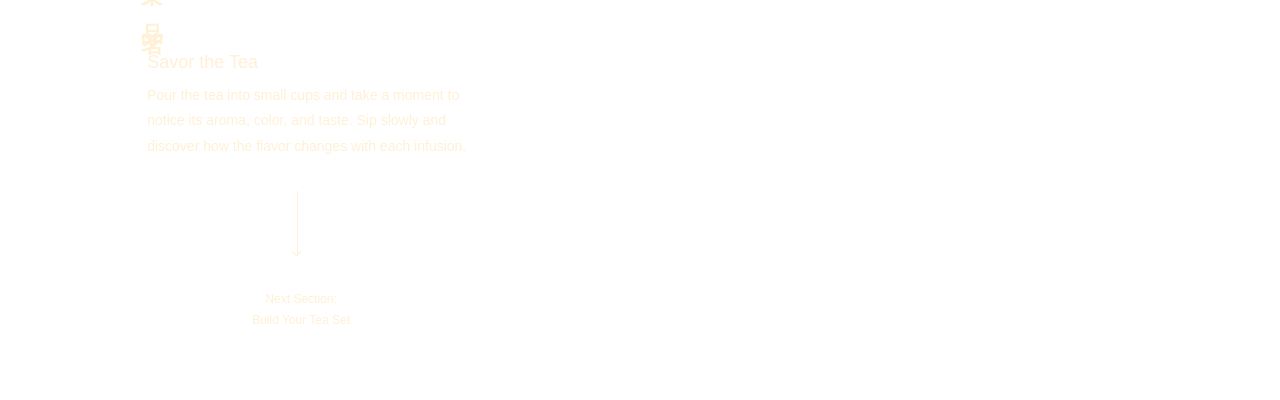
==== commit aa3fadd4: "Update tea culture website" ====
--- a/brew.html
+++ b/brew.html
@@ -60,7 +60,7 @@
         </div>
 
         <!-- Scroll Down Indicator -->
-        <<a class="scroll-link" href="#brew-steps-1" id="start-brewing">
+        <a class="scroll-link" href="#brew-steps-1" id="start-brewing">
            <span class="scroll-arrow" aria-hidden="true"></span>
            <span class="scroll-text">Scroll Down to Start</span>
            <span class="progress-count" id="progress-1">
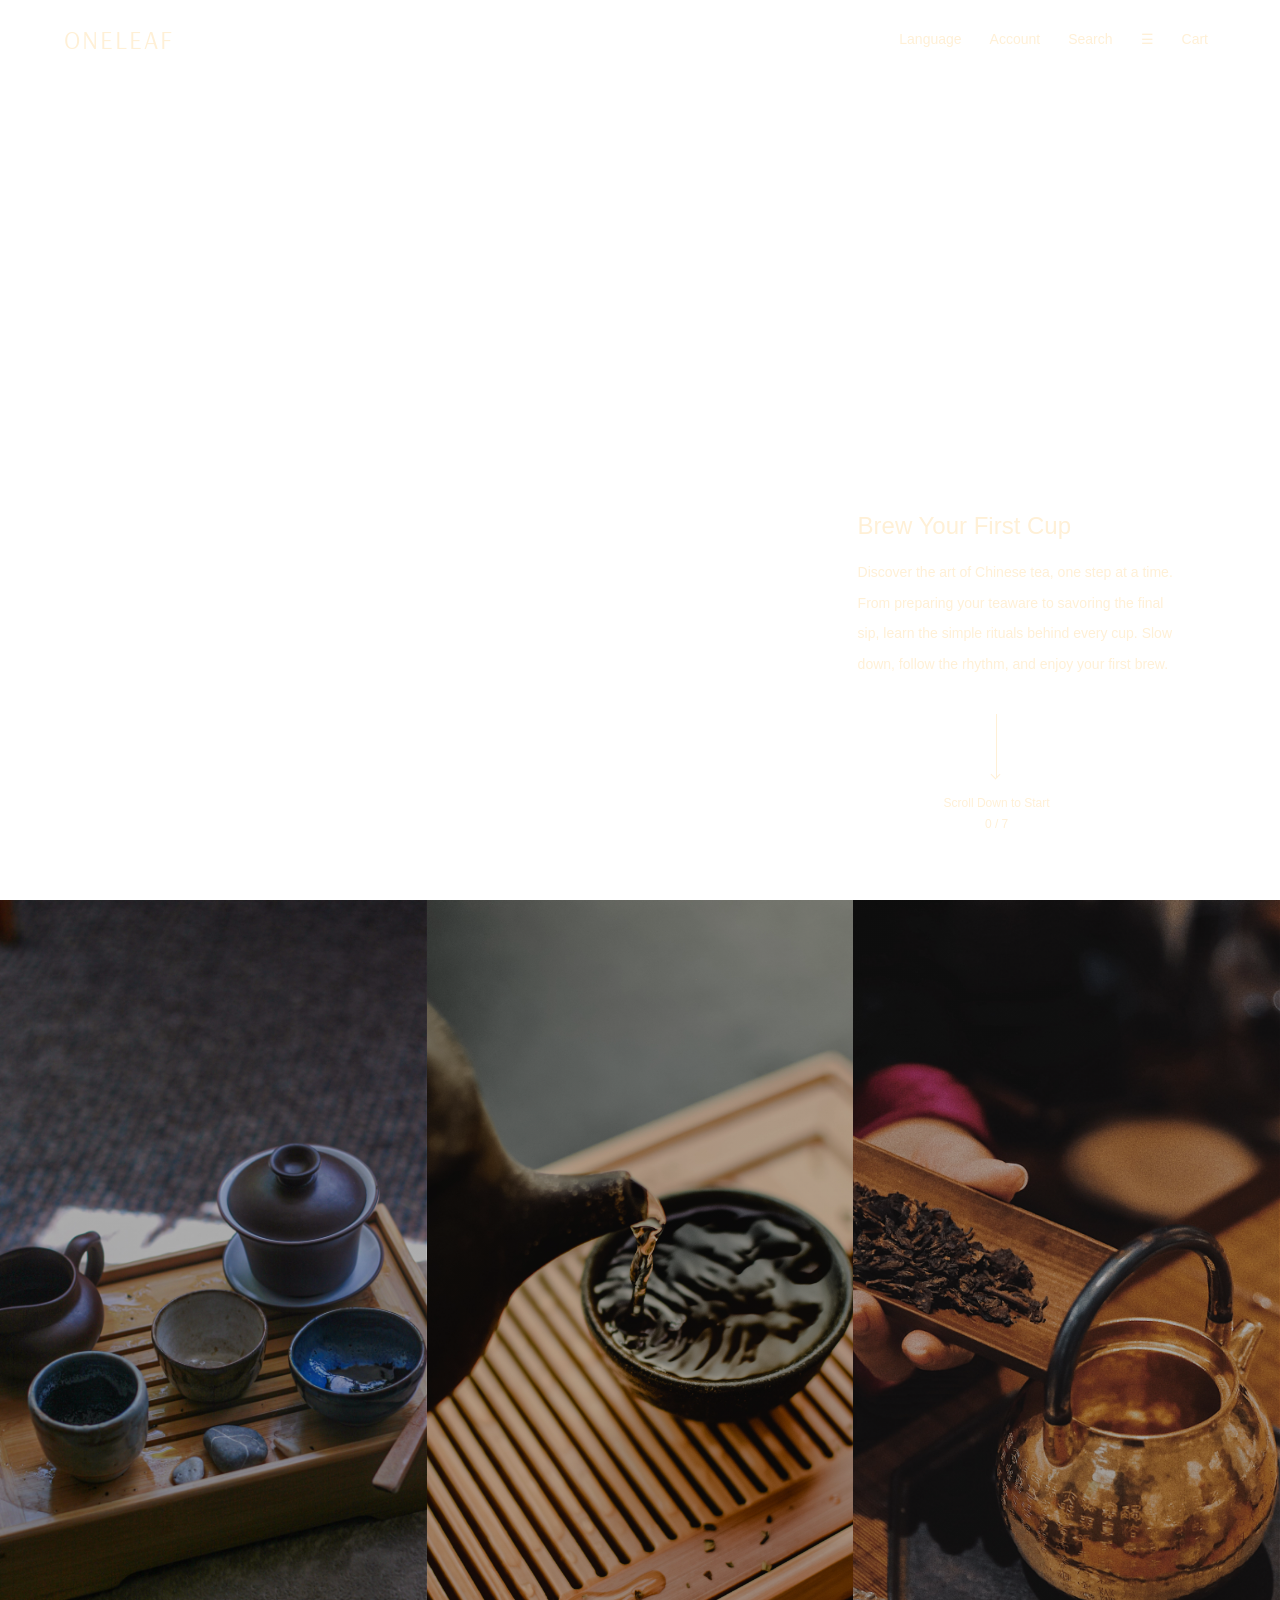
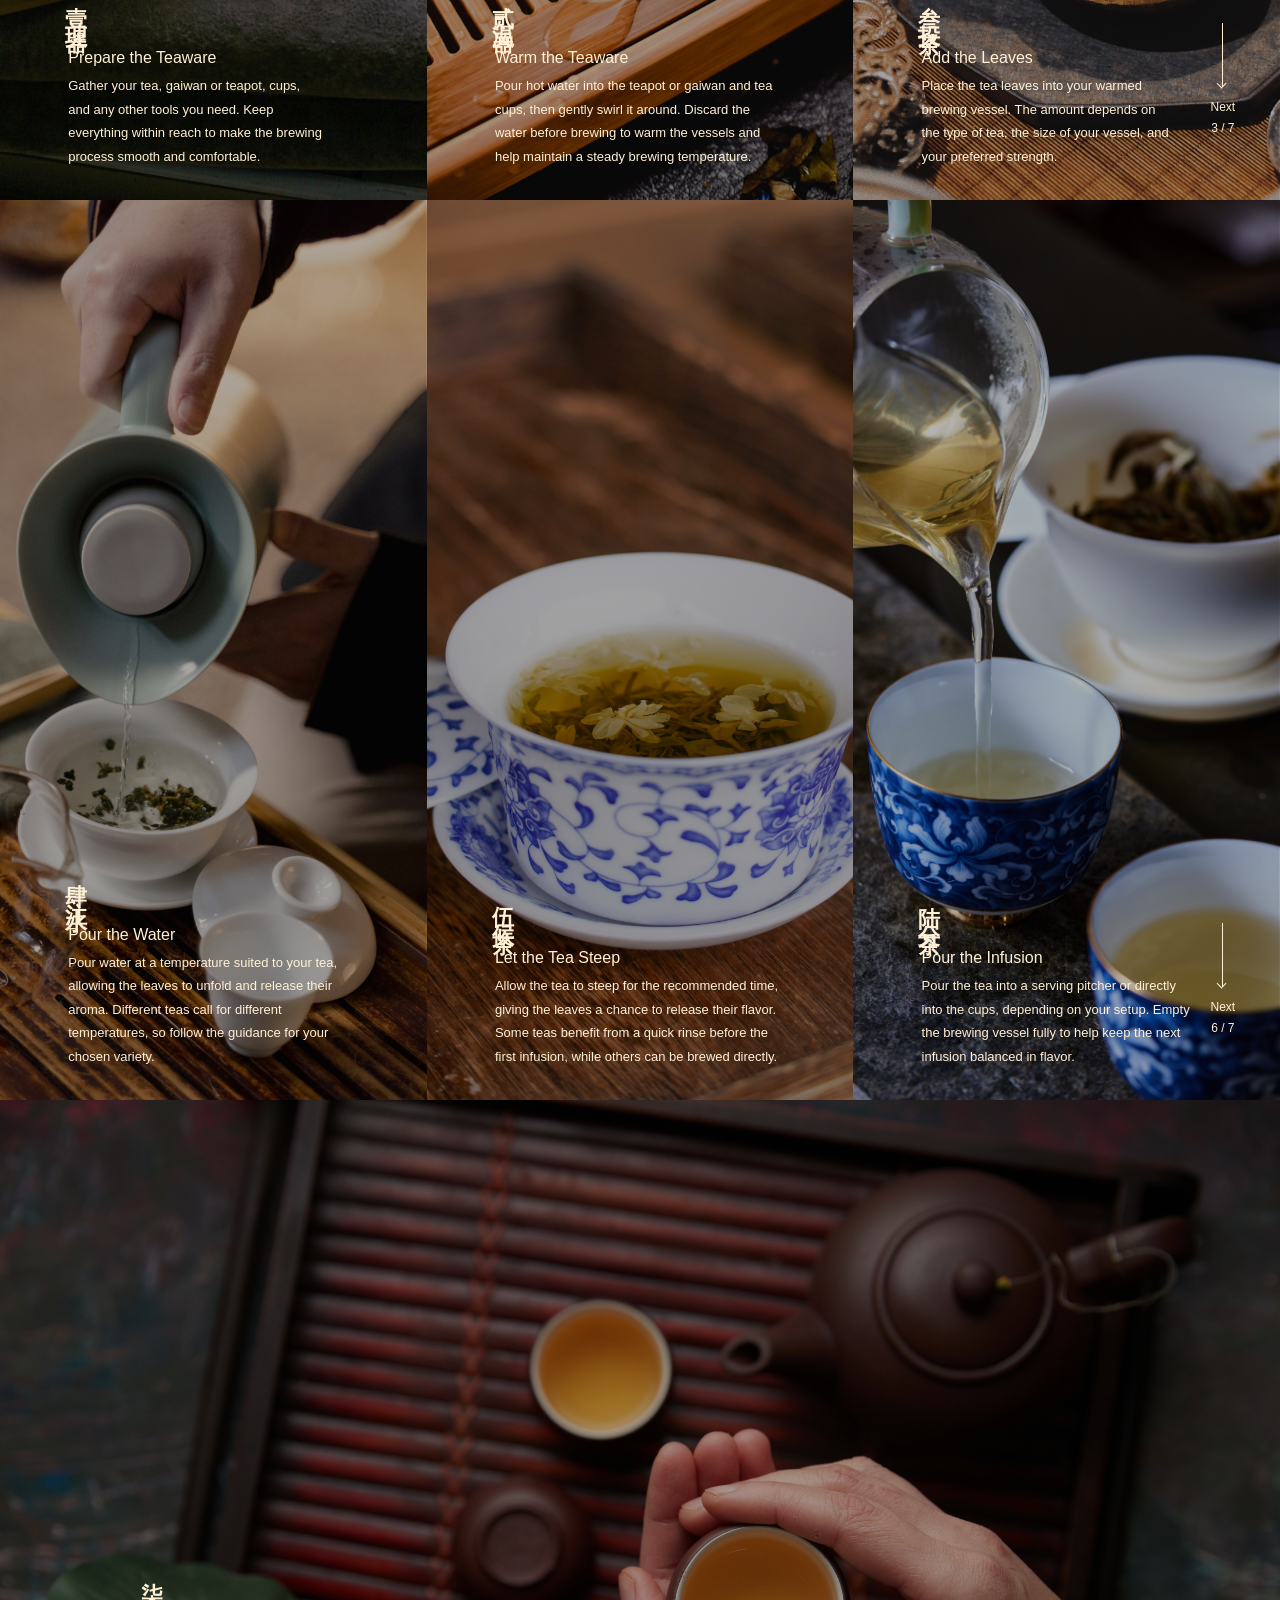
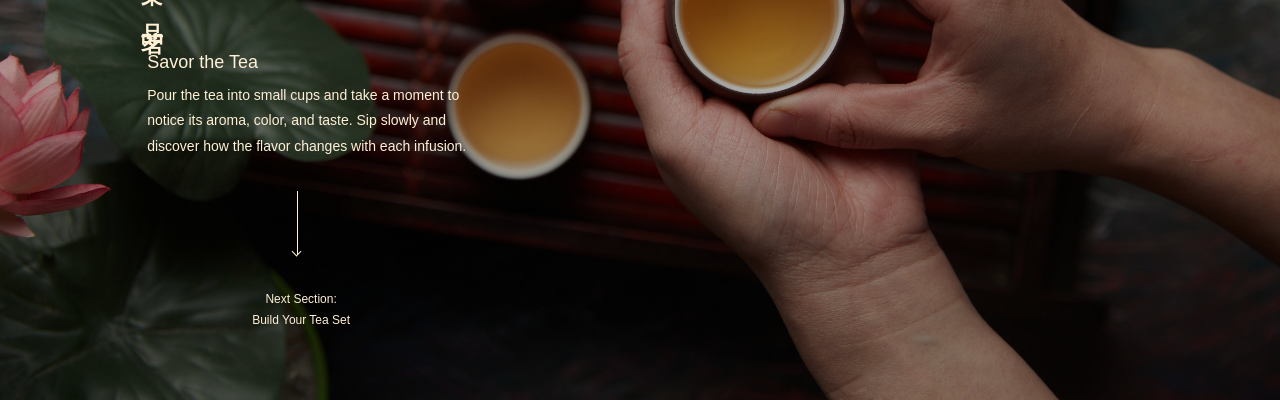
==== commit 2b8afe3f: "1. Added videos and images backgrounds 2. Adjusted location of CTA buttonw on landing page 3. Added " ====
--- a/brew.html
+++ b/brew.html
@@ -58,7 +58,12 @@
           follow the rhythm, and enjoy your first brew.
         </p>
         </div>
-
+       
+        <!-- Video background -->
+        <video class="hero-video" autoplay muted loop playsinline>
+        <source src="videos/brew-intro.mp4" type="video/mp4">
+        </video>
+        
         <!-- Scroll Down Indicator -->
         <a class="scroll-link" href="#brew-steps-1" id="start-brewing">
            <span class="scroll-arrow" aria-hidden="true"></span>
--- a/style.css
+++ b/style.css
@@ -189,7 +189,7 @@
 .hero-column .cta-link {
   display: inline-block;
   position: relative;
-  top: 100px;
+  top: 175px;
 
   margin: 0;
   padding: calc(var(--space-unit) * 2) 0;
@@ -348,6 +348,11 @@
   box-sizing: border-box;
   padding: 32px 16%;
   min-width: 0;
+  
+  
+  background-size: cover;
+  background-position: center;
+  background-repeat: no-repeat;
 }
 
 /* Vertical Chinese title */
@@ -505,6 +510,13 @@
   min-height: 100vh;
   box-sizing: border-box;
   color: var(--color-primary);
+
+  background-image: 
+    linear-gradient(rgba(0, 0, 0, 0.3), rgba(0, 0, 0, 0.3)),
+    url("images/step-7.jpg");
+  background-size: cover;
+  background-position: center;
+  background-repeat: no-repeat;
 }
 
 /* Keep the section background and viewport in place */
@@ -661,4 +673,88 @@
     grid-template-columns: 1fr;
   }
 
+}
+
+/* Landing Page Video Background */
+.hero-culture,
+.hero-brew,
+.hero-teaset {
+  position: relative;
+  overflow: hidden;
+}
+
+.hero-video {
+  position: absolute;
+  top: 0;
+  left: 0;
+  width: 100%;
+  height: 100%;
+  object-fit: cover;
+  z-index: 0;
+}
+
+
+/* Dark overlay */
+.hero-culture::after,
+.hero-brew::after,
+.hero-teaset::after {
+  content: "";
+  position: absolute;
+  inset: 0;
+
+  background: linear-gradient(
+    to bottom,
+    rgba(0, 0, 0, 0.2),
+    rgba(0, 0, 0, 0.3)
+  );
+
+  z-index: 1;
+  pointer-events: none;
+}
+
+/* Text and CTA */
+.hero-culture > *:not(.hero-video),
+.hero-brew > *:not(.hero-video),
+.hero-teaset > *:not(.hero-video) {
+  position: relative;
+  z-index: 2;
+}
+
+/* Brew Step 1-3 Background */
+#step-container-1 .brew-step:nth-child(1) {
+  background-image: 
+  linear-gradient(rgba(0, 0, 0, 0.3), rgba(0, 0, 0, 0.3)),
+  url("images/step-1.jpg");
+}
+
+#step-container-1 .brew-step:nth-child(2) {
+  background-image: 
+  linear-gradient(rgba(0, 0, 0, 0.3), rgba(0, 0, 0, 0.3)),
+  url("images/step-2.jpg");
+}
+
+#step-container-1 .brew-step:nth-child(3) {
+  background-image: 
+  linear-gradient(rgba(0, 0, 0, 0.3), rgba(0, 0, 0, 0.3)),
+  url("images/step-3.jpg");
+}
+
+
+/* Brew Step 4-6 Background */
+#step-container-2 .brew-step:nth-child(1) {
+  background-image: 
+  linear-gradient(rgba(0, 0, 0, 0.3), rgba(0, 0, 0, 0.3)),
+  url("images/step-4.jpg");
+}
+
+#step-container-2 .brew-step:nth-child(2) {
+  background-image: 
+  linear-gradient(rgba(0, 0, 0, 0.3), rgba(0, 0, 0, 0.4)),
+  url("images/step-5.jpg");
+}
+
+#step-container-2 .brew-step:nth-child(3) {
+  background-image: 
+  linear-gradient(rgba(0, 0, 0, 0.3), rgba(0, 0, 0, 0.3)),
+  url("images/step-6.jpg");
 }
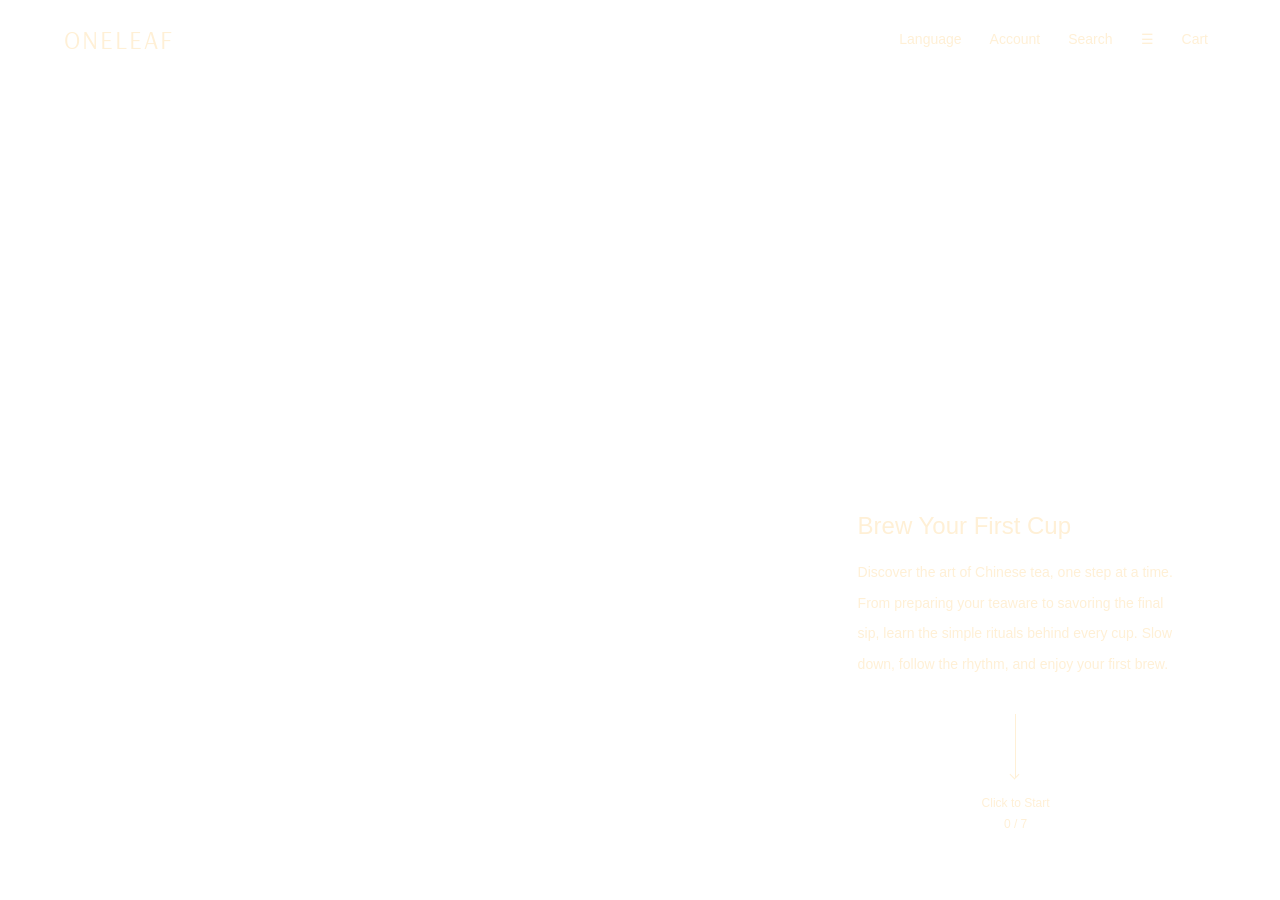
==== commit 39918777: "1.Changed CTA button title 2.Change function updateProgress to render 3.Added if function for showin" ====
--- a/brew.html
+++ b/brew.html
@@ -67,7 +67,7 @@
         <!-- Scroll Down Indicator -->
         <a class="scroll-link" href="#brew-steps-1" id="start-brewing">
            <span class="scroll-arrow" aria-hidden="true"></span>
-           <span class="scroll-text">Scroll Down to Start</span>
+           <span class="scroll-text">Click to Start</span>
            <span class="progress-count" id="progress-1">
             0 / 7
           </span>
--- a/style.css
+++ b/style.css
@@ -109,6 +109,7 @@
   width: 100%;
   z-index: 1000;
   box-sizing: border-box;
+  background: transparent;
 }
 
 /* Hero section/Three Columns/ Grid System */
@@ -118,7 +119,8 @@
   width: 100%;
   min-height: 100vh;
   padding: 0;
-  transform: translateY(80px);
+  transform: none;
+  margin-top: 0;;
 }
 
 /* Each column */
@@ -172,17 +174,17 @@
 
 /* Column 1: Move both lines to the right */
 .hero-culture .vertical-headline {
-  transform: translateX(80px);
+  transform: translate(80px, 60px);
 }
 
 /* Column 2: Move the headline left and up */
 .hero-brew .vertical-headline {
-  transform: translate(-80px, -160px);
+  transform: translate(-80px, -100px);
 }
 
 /* Column 3: Move the headline to the left */
 .hero-teaset .vertical-headline {
-  transform: translateX(-70px);
+  transform: translate(-80px, 60px);
 }
 
 /* CTA */
@@ -512,7 +514,7 @@
   color: var(--color-primary);
 
   background-image: 
-    linear-gradient(rgba(0, 0, 0, 0.3), rgba(0, 0, 0, 0.3)),
+    linear-gradient(rgba(0, 0, 0, 0.4), rgba(0, 0, 0, 0.4)),
     url("images/step-7.jpg");
   background-size: cover;
   background-position: center;
@@ -704,8 +706,8 @@
 
   background: linear-gradient(
     to bottom,
-    rgba(0, 0, 0, 0.2),
-    rgba(0, 0, 0, 0.3)
+    rgba(0, 0, 0, 0.15),
+    rgba(0, 0, 0, 0.25)
   );
 
   z-index: 1;
@@ -720,22 +722,23 @@
   z-index: 2;
 }
 
+
 /* Brew Step 1-3 Background */
 #step-container-1 .brew-step:nth-child(1) {
   background-image: 
-  linear-gradient(rgba(0, 0, 0, 0.3), rgba(0, 0, 0, 0.3)),
+  linear-gradient(rgba(0, 0, 0, 0.3), rgba(0, 0, 0, 0.4)),
   url("images/step-1.jpg");
 }
 
 #step-container-1 .brew-step:nth-child(2) {
   background-image: 
-  linear-gradient(rgba(0, 0, 0, 0.3), rgba(0, 0, 0, 0.3)),
+  linear-gradient(rgba(0, 0, 0, 0.3), rgba(0, 0, 0, 0.4)),
   url("images/step-2.jpg");
 }
 
 #step-container-1 .brew-step:nth-child(3) {
   background-image: 
-  linear-gradient(rgba(0, 0, 0, 0.3), rgba(0, 0, 0, 0.3)),
+  linear-gradient(rgba(0, 0, 0, 0.3), rgba(0, 0, 0, 0.4)),
   url("images/step-3.jpg");
 }
 
@@ -743,7 +746,7 @@
 /* Brew Step 4-6 Background */
 #step-container-2 .brew-step:nth-child(1) {
   background-image: 
-  linear-gradient(rgba(0, 0, 0, 0.3), rgba(0, 0, 0, 0.3)),
+  linear-gradient(rgba(0, 0, 0, 0.3), rgba(0, 0, 0, 0.4)),
   url("images/step-4.jpg");
 }
 
@@ -755,6 +758,11 @@
 
 #step-container-2 .brew-step:nth-child(3) {
   background-image: 
-  linear-gradient(rgba(0, 0, 0, 0.3), rgba(0, 0, 0, 0.3)),
+  linear-gradient(rgba(0, 0, 0, 0.3), rgba(0, 0, 0, 0.4)),
   url("images/step-6.jpg");
+}
+
+.brew-steps-page[hidden],
+.brew-ending[hidden] {
+  display: none !important;
 }
